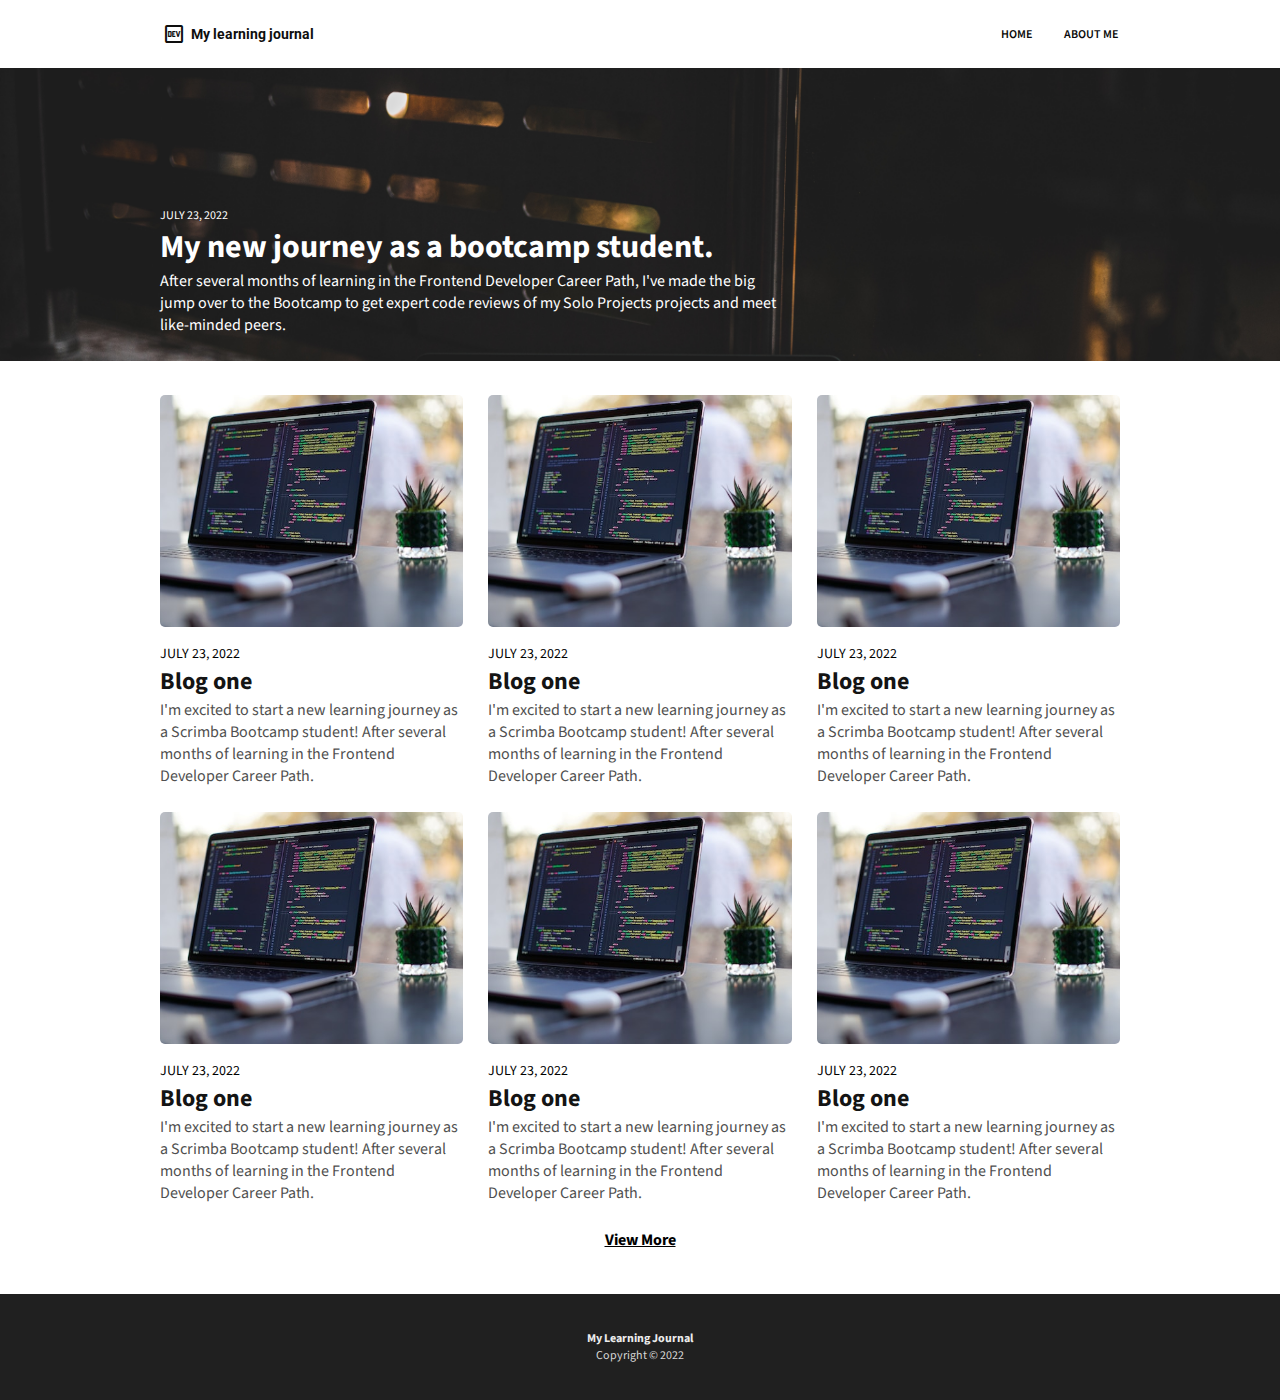
==== index.html @ d64bdee1 "Added HTML structure and CSS styles." ====
<!DOCTYPE html>
<html lang="en">
  <head>
    <meta charset="UTF-8" />
    <meta name="viewport" content="width=device-width, initial-scale=1.0" />
    <link rel="preconnect" href="https://fonts.googleapis.com" />
    <link rel="preconnect" href="https://fonts.gstatic.com" crossorigin />
    <link
      href="https://fonts.googleapis.com/css2?family=Roboto:wght@700&family=Source+Sans+3:wght@400;600;700&display=swap"
      rel="stylesheet"
    />
    <link
      rel="stylesheet"
      href="https://fonts.googleapis.com/css2?family=Material+Symbols+Outlined:opsz,wght,FILL,GRAD@48,400,0,0"
    />
    <link rel="stylesheet" href="index.css" />
    <title>Learning Journal</title>
  </head>
  <body>
    <header>
      <div class="container">
        <div class="header-container">
          <div class="logo">
            <span class="logo-icon material-symbols-outlined"> logo_dev </span>
            <span class="logo-title"> My learning journal </span>
          </div>
          <nav>
            <ul class="nav">
              <li class="nav-link">Home</li>
              <li class="nav-link">About me</li>
            </ul>
          </nav>
        </div>
      </div>
    </header>
    <main>
      <article class="recent-post">
        <div class="container">
          <section class="recent-post-details">
            <time class="recent-post-date" datetime="2022-07-23">
              July 23, 2022
            </time>
            <h1 class="recent-post-title">
              My new journey as a bootcamp student.
            </h1>
            <p class="recent-post-description">
              After several months of learning in the Frontend Developer Career
              Path, I've made the big jump over to the Bootcamp to get expert
              code reviews of my Solo Projects projects and meet like-minded
              peers.
            </p>
          </section>
        </div>
      </article>
      <div class="container">
        <section class="posts-container">
          <article>
            <img
              class="post-card-image"
              src="./images/james-harrison-vpOeXr5wmR4-unsplash.jpg"
              alt=""
            />
            <time class="post-card-date" datetime="2022-07-23">
              July 23, 2022
            </time>
            <h2 class="post-card-title">Blog one</h2>
            <p class="post-card-description">
              I'm excited to start a new learning journey as a Scrimba Bootcamp
              student! After several months of learning in the Frontend
              Developer Career Path.
            </p>
          </article>
          <article>
            <img
              class="post-card-image"
              src="./images/james-harrison-vpOeXr5wmR4-unsplash.jpg"
              alt=""
            />
            <time class="post-card-date" datetime="2022-07-23">
              July 23, 2022
            </time>
            <h2 class="post-card-title">Blog one</h2>
            <p class="post-card-description">
              I'm excited to start a new learning journey as a Scrimba Bootcamp
              student! After several months of learning in the Frontend
              Developer Career Path.
            </p>
          </article>
          <article>
            <img
              class="post-card-image"
              src="./images/james-harrison-vpOeXr5wmR4-unsplash.jpg"
              alt=""
            />
            <time class="post-card-date" datetime="2022-07-23">
              July 23, 2022
            </time>
            <h2 class="post-card-title">Blog one</h2>
            <p class="post-card-description">
              I'm excited to start a new learning journey as a Scrimba Bootcamp
              student! After several months of learning in the Frontend
              Developer Career Path.
            </p>
          </article>
          <article>
            <img
              class="post-card-image"
              src="./images/james-harrison-vpOeXr5wmR4-unsplash.jpg"
              alt=""
            />
            <time class="post-card-date" datetime="2022-07-23">
              July 23, 2022
            </time>
            <h2 class="post-card-title">Blog one</h2>
            <p class="post-card-description">
              I'm excited to start a new learning journey as a Scrimba Bootcamp
              student! After several months of learning in the Frontend
              Developer Career Path.
            </p>
          </article>
          <article>
            <img
              class="post-card-image"
              src="./images/james-harrison-vpOeXr5wmR4-unsplash.jpg"
              alt=""
            />
            <time class="post-card-date" datetime="2022-07-23">
              July 23, 2022
            </time>
            <h2 class="post-card-title">Blog one</h2>
            <p class="post-card-description">
              I'm excited to start a new learning journey as a Scrimba Bootcamp
              student! After several months of learning in the Frontend
              Developer Career Path.
            </p>
          </article>
          <article>
            <img
              class="post-card-image"
              src="./images/james-harrison-vpOeXr5wmR4-unsplash.jpg"
              alt=""
            />
            <time class="post-card-date" datetime="2022-07-23">
              July 23, 2022
            </time>
            <h2 class="post-card-title">Blog one</h2>
            <p class="post-card-description">
              I'm excited to start a new learning journey as a Scrimba Bootcamp
              student! After several months of learning in the Frontend
              Developer Career Path.
            </p>
          </article>
          <a class="btn" href="">View More</a>
        </section>
      </div>
    </main>
    <footer class="footer">
      <p class="footer-text">My Learning Journal</p>
      <p class="footer-copyright">Copyright &copy; 2022</p>
    </footer>
  </body>
</html>
---- index.css ----
:root {
  --clr-primary-100: #ffffff;
  --clr-primary-150: #ececec;
  --clr-primary-200: #d7d7d7;
  --clr-secondary-400: #505050;
  --clr-secondary-700: #202020;
  --clr-secondary-750: #141414;
  --clr-secondary-800: #0e0e0e;
  --clr-secondary-850: #090909;
  --clr-secondary-900: #000000;

  --ff-base: "Source Sans 3", sans-serif;
  --ff-accent: "Roboto", sans-serif;

  --fw-regular: 400;
  --fw-semi-bold: 600;
  --fw-bold: 700;

  --fs-200: 0.75rem; /* 12px */
  --fs-300: 0.875rem; /* 14px */
  --fs-400: 1rem; /* 16px */
  --fs-500: 1.25rem; /* 20px */
  --fs-600: 1.5rem; /* 24px */
  --fs-700: 2rem; /* 32px */
  --fs-900: 2.5rem; /* 40px */
}

*,
*::before,
*::after {
  box-sizing: border-box;
}

* {
  margin: 0;
  padding: 0;
  font: inherit;
}

html {
  color-scheme: dark light;
}

body {
  min-height: 100vh;
}

img,
picture,
svg,
video {
  display: block;
  width: 100%;
}

body {
  color: var(--clr-primary-100);
  font-family: var(--ff-base);
  font-weight: var(--fw-regular);
  font-size: var(--fs-400);
}

/* Typography */

.nav-link,
.recent-post-date,
.footer {
  font-size: var(--fs-200);
}

.logo-title,
.post-card-date {
  font-size: var(--fs-300);
}

.nav-link,
.recent-post-date,
.post-card-date {
  text-transform: uppercase;
}

.logo-title,
.recent-post-title,
.post-card-title,
.btn,
.footer-text {
  font-weight: var(--fw-bold);
}

.logo {
  color: var(--clr-secondary-800);
}

.post-card-date,
.btn {
  color: var(--clr-secondary-900);
}

.logo-title {
  font-family: var(--ff-accent);
}

.nav-link {
  color: var(--clr-secondary-850);
  font-weight: var(--fw-semi-bold);
}

.recent-post-title {
  font-size: var(--fs-700);
}

.post-card-title {
  color: var(--clr-secondary-750);
  font-size: var(--fs-600);
}

.post-card-description {
  color: var(--clr-secondary-400);
}

.footer-text {
  color: var(--clr-primary-150);
}

.footer-copyright {
  color: var(--clr-primary-200);
}

/*  */

.container {
  max-width: 1000px;
  margin: 0 auto;
}

/*  */

.header-container {
  display: flex;
  justify-content: space-between;
  align-items: center;
  padding: 1.375em;
}

.logo {
  display: flex;
  align-items: center;
  gap: 0.31em;
}

.nav {
  display: flex;
  gap: 2em;
  list-style: none;
}

/* recent post */

.recent-post {
  background-image: url("./images/blake-connally-B3l0g6HLxr8-unsplash.jpg");
  background-size: cover;
}

.recent-post-details {
  min-height: 293px;
  padding: 25px 20px;

  display: grid;
  align-items: flex-end;
  align-content: flex-end;

  max-width: 84ch;
}

/*  */

.posts-container {
  padding: 34px 20px 43px 20px;
  display: grid;
  grid-template-columns: repeat(auto-fit, minmax(300px, 1fr));
  gap: 25px;
}

.post-card-image {
  border-radius: 5px;
  margin-bottom: 15px;
  min-height: 232px;
  object-fit: cover;
}

/* btn */

.btn {
  text-align: center;
  grid-column: 1 / -1;
}

/* footer */

.footer {
  text-align: center;
  background: var(--clr-secondary-700);
  padding: 36px;
}
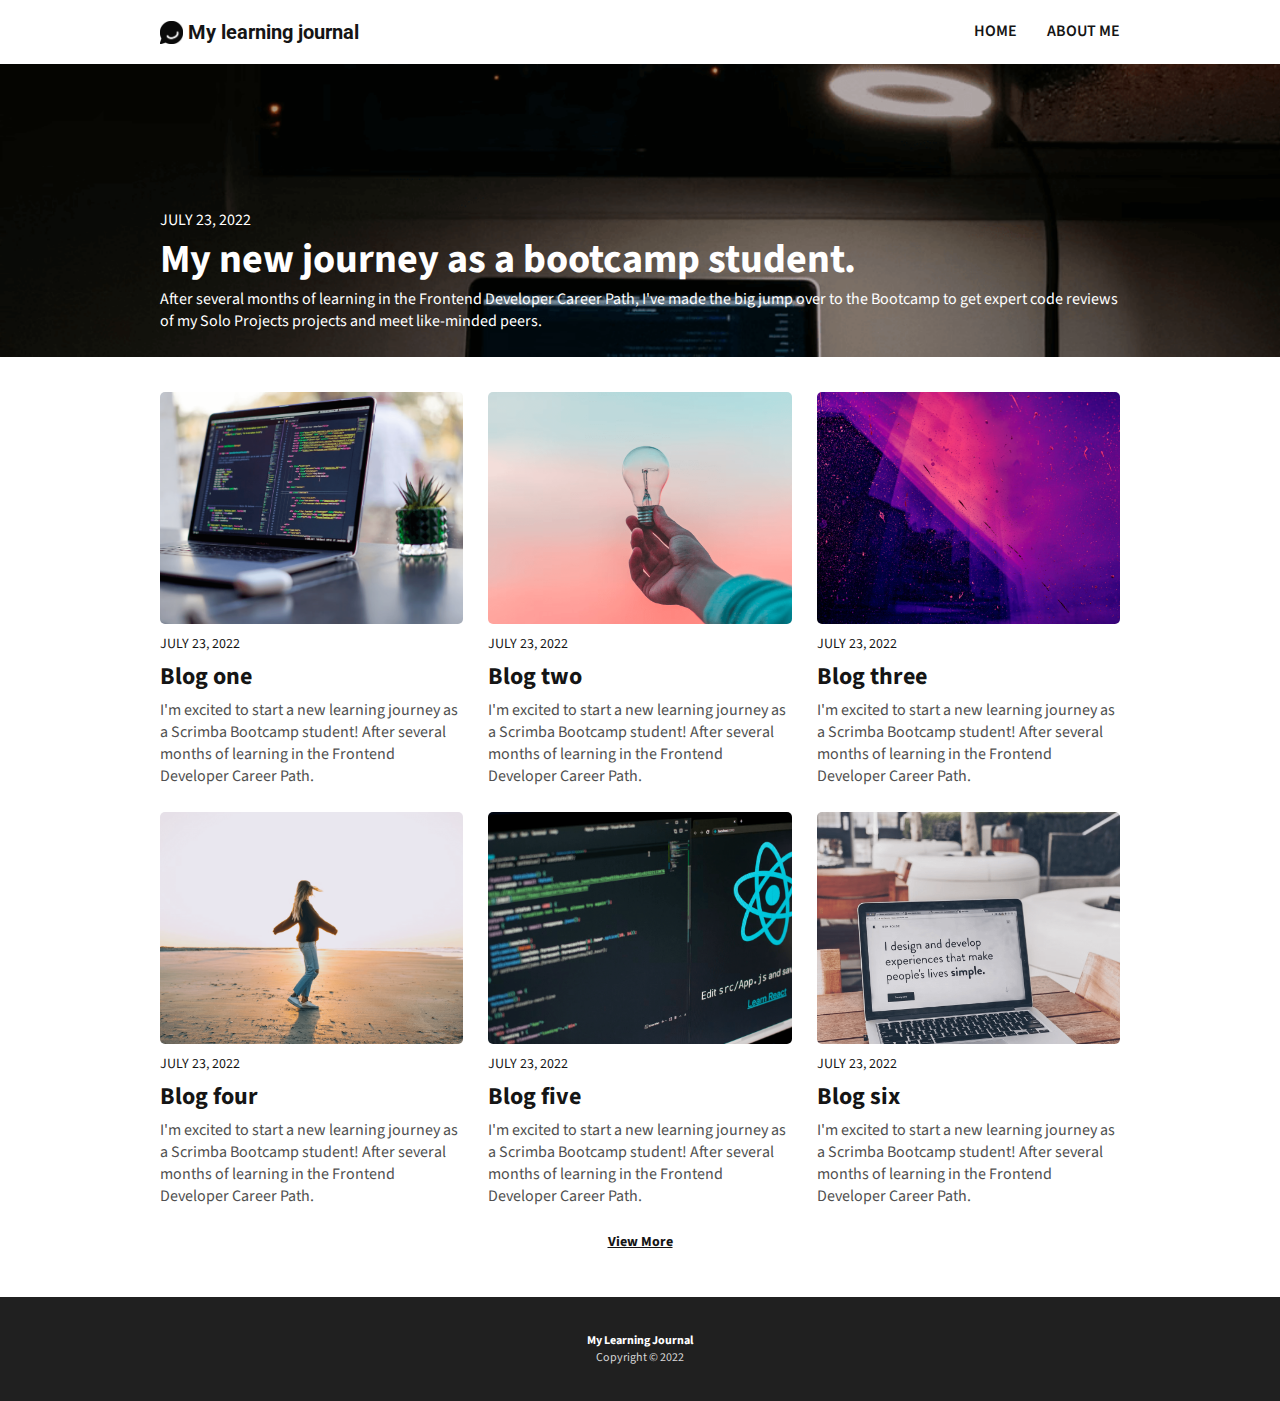
==== commit b7cbea48: "Refactored HTML, added CSS styles and added post images." ====
--- a/index.html
+++ b/index.html
@@ -9,154 +9,130 @@
       href="https://fonts.googleapis.com/css2?family=Roboto:wght@700&family=Source+Sans+3:wght@400;600;700&display=swap"
       rel="stylesheet"
     />
-    <link
-      rel="stylesheet"
-      href="https://fonts.googleapis.com/css2?family=Material+Symbols+Outlined:opsz,wght,FILL,GRAD@48,400,0,0"
-    />
     <link rel="stylesheet" href="index.css" />
     <title>Learning Journal</title>
   </head>
   <body>
     <header>
-      <div class="container">
-        <div class="header-container">
-          <div class="logo">
-            <span class="logo-icon material-symbols-outlined"> logo_dev </span>
-            <span class="logo-title"> My learning journal </span>
-          </div>
-          <nav>
-            <ul class="nav">
-              <li class="nav-link">Home</li>
-              <li class="nav-link">About me</li>
-            </ul>
-          </nav>
+      <div class="header-container container">
+        <div class="logo">
+          <img class="logo-image" src="images/logo.png" alt="" />
+          <span class="ff-accent fw-bold fs-logo"> My learning journal </span>
         </div>
+        <nav>
+          <ul class="main-nav | fw-semi-bold fs-200 text-uppercase">
+            <li><a class="nav-link" href="#">Home</a></li>
+            <li><a class="nav-link" href="pages/about.html">About me</a></li>
+          </ul>
+        </nav>
       </div>
     </header>
     <main>
-      <article class="recent-post">
-        <div class="container">
-          <section class="recent-post-details">
-            <time class="recent-post-date" datetime="2022-07-23">
-              July 23, 2022
-            </time>
-            <h1 class="recent-post-title">
+      <article class="hero">
+        <section class="hero-details container | fc-100">
+          <time class="fs-200 text-uppercase" datetime="2022-07-23">
+            July 23, 2022
+          </time>
+          <a class="hero-title" href="pages/post.html">
+            <h1 class="fw-bold fs-700">
               My new journey as a bootcamp student.
             </h1>
-            <p class="recent-post-description">
-              After several months of learning in the Frontend Developer Career
-              Path, I've made the big jump over to the Bootcamp to get expert
-              code reviews of my Solo Projects projects and meet like-minded
-              peers.
-            </p>
-          </section>
-        </div>
+          </a>
+          <p class="hero-description">
+            After several months of learning in the Frontend Developer Career
+            Path, I've made the big jump over to the Bootcamp to get expert code
+            reviews of my Solo Projects projects and meet like-minded peers.
+          </p>
+        </section>
       </article>
-      <div class="container">
-        <section class="posts-container">
-          <article>
-            <img
-              class="post-card-image"
-              src="./images/james-harrison-vpOeXr5wmR4-unsplash.jpg"
-              alt=""
-            />
-            <time class="post-card-date" datetime="2022-07-23">
-              July 23, 2022
-            </time>
-            <h2 class="post-card-title">Blog one</h2>
-            <p class="post-card-description">
-              I'm excited to start a new learning journey as a Scrimba Bootcamp
-              student! After several months of learning in the Frontend
-              Developer Career Path.
-            </p>
-          </article>
-          <article>
-            <img
-              class="post-card-image"
-              src="./images/james-harrison-vpOeXr5wmR4-unsplash.jpg"
-              alt=""
-            />
-            <time class="post-card-date" datetime="2022-07-23">
-              July 23, 2022
-            </time>
-            <h2 class="post-card-title">Blog one</h2>
-            <p class="post-card-description">
-              I'm excited to start a new learning journey as a Scrimba Bootcamp
-              student! After several months of learning in the Frontend
-              Developer Career Path.
-            </p>
-          </article>
-          <article>
-            <img
-              class="post-card-image"
-              src="./images/james-harrison-vpOeXr5wmR4-unsplash.jpg"
-              alt=""
-            />
-            <time class="post-card-date" datetime="2022-07-23">
-              July 23, 2022
-            </time>
-            <h2 class="post-card-title">Blog one</h2>
-            <p class="post-card-description">
-              I'm excited to start a new learning journey as a Scrimba Bootcamp
-              student! After several months of learning in the Frontend
-              Developer Career Path.
-            </p>
-          </article>
-          <article>
-            <img
-              class="post-card-image"
-              src="./images/james-harrison-vpOeXr5wmR4-unsplash.jpg"
-              alt=""
-            />
-            <time class="post-card-date" datetime="2022-07-23">
-              July 23, 2022
-            </time>
-            <h2 class="post-card-title">Blog one</h2>
-            <p class="post-card-description">
-              I'm excited to start a new learning journey as a Scrimba Bootcamp
-              student! After several months of learning in the Frontend
-              Developer Career Path.
-            </p>
-          </article>
-          <article>
-            <img
-              class="post-card-image"
-              src="./images/james-harrison-vpOeXr5wmR4-unsplash.jpg"
-              alt=""
-            />
-            <time class="post-card-date" datetime="2022-07-23">
-              July 23, 2022
-            </time>
-            <h2 class="post-card-title">Blog one</h2>
-            <p class="post-card-description">
-              I'm excited to start a new learning journey as a Scrimba Bootcamp
-              student! After several months of learning in the Frontend
-              Developer Career Path.
-            </p>
-          </article>
-          <article>
-            <img
-              class="post-card-image"
-              src="./images/james-harrison-vpOeXr5wmR4-unsplash.jpg"
-              alt=""
-            />
-            <time class="post-card-date" datetime="2022-07-23">
-              July 23, 2022
-            </time>
-            <h2 class="post-card-title">Blog one</h2>
-            <p class="post-card-description">
-              I'm excited to start a new learning journey as a Scrimba Bootcamp
-              student! After several months of learning in the Frontend
-              Developer Career Path.
-            </p>
-          </article>
-          <a class="btn" href="">View More</a>
-        </section>
-      </div>
+      <section class="posts container">
+        <article class="card">
+          <img class="card-image" src="images/post-image-2.png" alt="" />
+
+          <time class="fs-300 text-uppercase" datetime="2022-07-23">
+            July 23, 2022
+          </time>
+          <h2 class="fw-bold fs-600">Blog one</h2>
+          <p class="fc-400">
+            I'm excited to start a new learning journey as a Scrimba Bootcamp
+            student! After several months of learning in the Frontend Developer
+            Career Path.
+          </p>
+        </article>
+        <article class="card">
+          <img class="card-image" src="images/post-image-3.png" alt="" />
+          <time class="fs-300 text-uppercase" datetime="2022-07-23">
+            July 23, 2022
+          </time>
+          <h2 class="fw-bold fs-600">Blog two</h2>
+          <p class="fc-400">
+            I'm excited to start a new learning journey as a Scrimba Bootcamp
+            student! After several months of learning in the Frontend Developer
+            Career Path.
+          </p>
+        </article>
+        <article class="card">
+          <img class="card-image" src="images/post-image-4.png" alt="" />
+          <time class="fs-300 text-uppercase" datetime="2022-07-23">
+            July 23, 2022
+          </time>
+          <h2 class="fw-bold fs-600">Blog three</h2>
+          <p class="fc-400">
+            I'm excited to start a new learning journey as a Scrimba Bootcamp
+            student! After several months of learning in the Frontend Developer
+            Career Path.
+          </p>
+        </article>
+        <article class="card">
+          <img class="card-image" src="images/post-image-5.png" alt="" />
+          <time class="fs-300 text-uppercase" datetime="2022-07-23">
+            July 23, 2022
+          </time>
+          <h2 class="fw-bold fs-600">Blog four</h2>
+          <p class="fc-400">
+            I'm excited to start a new learning journey as a Scrimba Bootcamp
+            student! After several months of learning in the Frontend Developer
+            Career Path.
+          </p>
+        </article>
+        <article class="card">
+          <img class="card-image" src="images/post-image-6.png" alt="" />
+          <time class="fs-300 text-uppercase" datetime="2022-07-23">
+            July 23, 2022
+          </time>
+          <h2 class="fw-bold fs-600">Blog five</h2>
+          <p class="fc-400">
+            I'm excited to start a new learning journey as a Scrimba Bootcamp
+            student! After several months of learning in the Frontend Developer
+            Career Path.
+          </p>
+        </article>
+        <article class="card">
+          <img class="card-image" src="images/post-image-7.png" alt="" />
+          <time class="fs-300 text-uppercase" datetime="2022-07-23">
+            July 23, 2022
+          </time>
+          <h2 class="fw-bold fs-600">Blog six</h2>
+          <p class="fc-400">
+            I'm excited to start a new learning journey as a Scrimba Bootcamp
+            student! After several months of learning in the Frontend Developer
+            Career Path.
+          </p>
+        </article>
+        <a class="posts-btn fw-bold fs-btn" href="">View More</a>
+      </section>
     </main>
-    <footer class="footer">
-      <p class="footer-text">My Learning Journal</p>
-      <p class="footer-copyright">Copyright &copy; 2022</p>
+    <footer class="bg-600">
+      <section class="main-footer container | fs-footer">
+        <p class="fw-bold fc-100">My Learning Journal</p>
+        <p class="fc-200">Copyright &copy; 2022</p>
+      </section>
     </footer>
   </body>
 </html>
+
+<!--
+    font-weight:
+          bold - article-title, article-h, recent-posts
+
+-->
--- a/index.css
+++ b/index.css
@@ -1,14 +1,6 @@
+/* CSS Variables */
+
 :root {
-  --clr-primary-100: #ffffff;
-  --clr-primary-150: #ececec;
-  --clr-primary-200: #d7d7d7;
-  --clr-secondary-400: #505050;
-  --clr-secondary-700: #202020;
-  --clr-secondary-750: #141414;
-  --clr-secondary-800: #0e0e0e;
-  --clr-secondary-850: #090909;
-  --clr-secondary-900: #000000;
-
   --ff-base: "Source Sans 3", sans-serif;
   --ff-accent: "Roboto", sans-serif;
 
@@ -19,11 +11,24 @@
   --fs-200: 0.75rem; /* 12px */
   --fs-300: 0.875rem; /* 14px */
   --fs-400: 1rem; /* 16px */
+  --fs-450: 1.125rem; /* 18px */
   --fs-500: 1.25rem; /* 20px */
   --fs-600: 1.5rem; /* 24px */
   --fs-700: 2rem; /* 32px */
+  --fs-750: 2.125rem; /* 34px */
+  --fs-800: 2.25rem; /* 36px */
   --fs-900: 2.5rem; /* 40px */
-}
+
+  --clr-primary-400: #505050;
+  --clr-primary-600: #202020;
+  --clr-primary-700: #151515;
+  --clr-secondary-100: #ffffff;
+  --clr-secondary-200: #d7d7d7;
+
+  /* 000000 31% */
+}
+
+/* CSS Reset */
 
 *,
 *::before,
@@ -53,152 +58,276 @@
   width: 100%;
 }
 
+/* Typography */
+
 body {
-  color: var(--clr-primary-100);
   font-family: var(--ff-base);
   font-weight: var(--fw-regular);
   font-size: var(--fs-400);
-}
-
-/* Typography */
-
-.nav-link,
-.recent-post-date,
-.footer {
+  color: var(--clr-primary-700);
+}
+
+.ff-accent {
+  font-family: var(--ff-accent);
+}
+
+.fw-semi-bold {
+  font-weight: var(--fw-semi-bold);
+}
+
+.fw-bold {
+  font-weight: var(--fw-bold);
+}
+
+.text-uppercase {
+  text-transform: uppercase;
+}
+
+.fc-100 {
+  color: var(--clr-secondary-100);
+}
+
+.fc-200 {
+  color: var(--clr-secondary-200);
+}
+
+.fc-400 {
+  color: var(--clr-primary-400);
+}
+
+.fs-200 {
   font-size: var(--fs-200);
 }
 
-.logo-title,
-.post-card-date {
+.fs-footer {
+  font-size: var(--fs-200);
+}
+
+.fs-300 {
   font-size: var(--fs-300);
 }
 
-.nav-link,
-.recent-post-date,
-.post-card-date {
-  text-transform: uppercase;
-}
-
-.logo-title,
-.recent-post-title,
-.post-card-title,
-.btn,
-.footer-text {
-  font-weight: var(--fw-bold);
-}
-
-.logo {
-  color: var(--clr-secondary-800);
-}
-
-.post-card-date,
-.btn {
-  color: var(--clr-secondary-900);
-}
-
-.logo-title {
-  font-family: var(--ff-accent);
-}
-
-.nav-link {
-  color: var(--clr-secondary-850);
-  font-weight: var(--fw-semi-bold);
-}
-
-.recent-post-title {
+.fs-logo {
+  font-size: var(--fs-300);
+}
+
+.fs-400 {
+  font-size: var(--fs-400);
+}
+
+.fs-article-p {
+  font-size: var(--fs-400);
+}
+
+.fs-about-h {
+  font-size: var(--fs-400);
+}
+
+.fs-btn {
+  font-size: var(--fs-400);
+}
+
+.fs-600 {
+  font-size: var(--fs-600);
+}
+
+.fs-700 {
   font-size: var(--fs-700);
 }
 
-.post-card-title {
-  color: var(--clr-secondary-750);
-  font-size: var(--fs-600);
-}
-
-.post-card-description {
-  color: var(--clr-secondary-400);
-}
-
-.footer-text {
-  color: var(--clr-primary-150);
-}
-
-.footer-copyright {
-  color: var(--clr-primary-200);
-}
-
-/*  */
+.fs-article-title {
+  font-size: var(--fs-700);
+}
+
+.fs-750 {
+  font-size: var(--fs-750);
+}
+
+.bg-600 {
+  background-color: var(--clr-primary-600);
+}
+
+@media (min-width: 600px) {
+  .fs-200 {
+    font-size: var(--fs-400);
+  }
+
+  .fs-footer {
+    font-size: var(--fs-200);
+  }
+
+  .fs-300 {
+    font-size: var(--fs-300);
+  }
+
+  .fs-logo {
+    font-size: var(--fs-500);
+  }
+
+  .fs-400 {
+    font-size: var(--fs-600);
+  }
+
+  .fs-article-p {
+    font-size: var(--fs-450);
+  }
+
+  .fs-about-h {
+    font-size: var(--fs-500);
+  }
+
+  .fs-btn {
+    font-size: var(--fs-300);
+  }
+
+  .fs-700 {
+    font-size: var(--fs-900);
+  }
+
+  .fs-article-title {
+    font-size: var(--fs-800);
+  }
+
+  .fs-750 {
+    font-size: var(--fs-800);
+  }
+}
+
+/* Styles */
+
+.sda {
+  background: var(--clr-primary-600);
+}
 
 .container {
   max-width: 1000px;
   margin: 0 auto;
 }
 
-/*  */
+.nav-link,
+.hero-title {
+  text-decoration: none;
+  color: inherit;
+}
 
 .header-container {
   display: flex;
   justify-content: space-between;
-  align-items: center;
-  padding: 1.375em;
+  padding: 20px;
 }
 
 .logo {
   display: flex;
   align-items: center;
-  gap: 0.31em;
-}
-
-.nav {
+  gap: 5px;
+}
+
+.logo-image {
+  width: 23px;
+  aspect-ratio: 1;
+}
+
+.main-nav {
+  list-style: none;
+
   display: flex;
-  gap: 2em;
-  list-style: none;
-}
-
-/* recent post */
-
-.recent-post {
-  background-image: url("./images/blake-connally-B3l0g6HLxr8-unsplash.jpg");
+  gap: 30px;
+}
+
+.hero {
+  background-image: url("images/post-image-1.png");
+  background-repeat: no-repeat;
   background-size: cover;
-}
-
-.recent-post-details {
+  background-position: center;
+
   min-height: 293px;
+
+  display: flex;
+  align-items: end;
+}
+
+.hero-details {
   padding: 25px 20px;
+}
+
+.hero-description {
+}
+
+.posts {
+  padding: 35px 20px 45px 20px;
 
   display: grid;
-  align-items: flex-end;
-  align-content: flex-end;
-
-  max-width: 84ch;
-}
-
-/*  */
-
-.posts-container {
-  padding: 34px 20px 43px 20px;
+  grid-template-columns: repeat(auto-fill, minmax(250px, 1fr));
+  gap: 40px;
+}
+
+.card-image {
+  height: 232px;
+  object-fit: cover;
+  border-radius: 5px;
+  margin-bottom: 5px;
+}
+
+.card {
   display: grid;
-  grid-template-columns: repeat(auto-fit, minmax(300px, 1fr));
-  gap: 25px;
-}
-
-.post-card-image {
-  border-radius: 5px;
-  margin-bottom: 15px;
-  min-height: 232px;
-  object-fit: cover;
-}
-
-/* btn */
-
-.btn {
+  gap: 5px;
+}
+
+.posts-btn {
+  grid-column: 1 / -1;
   text-align: center;
-  grid-column: 1 / -1;
-}
-
-/* footer */
-
-.footer {
+  color: inherit;
+}
+
+.main-footer {
   text-align: center;
-  background: var(--clr-secondary-700);
-  padding: 36px;
-}
+  padding: 35px;
+}
+
+/* about page */
+
+.about {
+  padding: 25px 20px 20px 20px;
+}
+
+.about-title {
+  margin: 25px 0px 15px 0px;
+}
+
+.user-avatar {
+  max-width: 182px;
+  aspect-ratio: 1;
+}
+
+.posts-label {
+  text-align: center;
+  margin-top: 50px;
+}
+
+@media (min-width: 600px) {
+  .posts {
+    gap: 25px;
+  }
+
+  .about {
+    display: flex;
+    align-items: center;
+    gap: 30px;
+  }
+}
+
+.section-container {
+  max-width: 844px;
+  margin: 0 auto;
+}
+
+.post-section {
+  display: grid;
+  gap: 20px;
+  margin-bottom: 20px;
+  padding-inline: 20px;
+}
+
+.post-image {
+  margin: 20px 0px;
+}
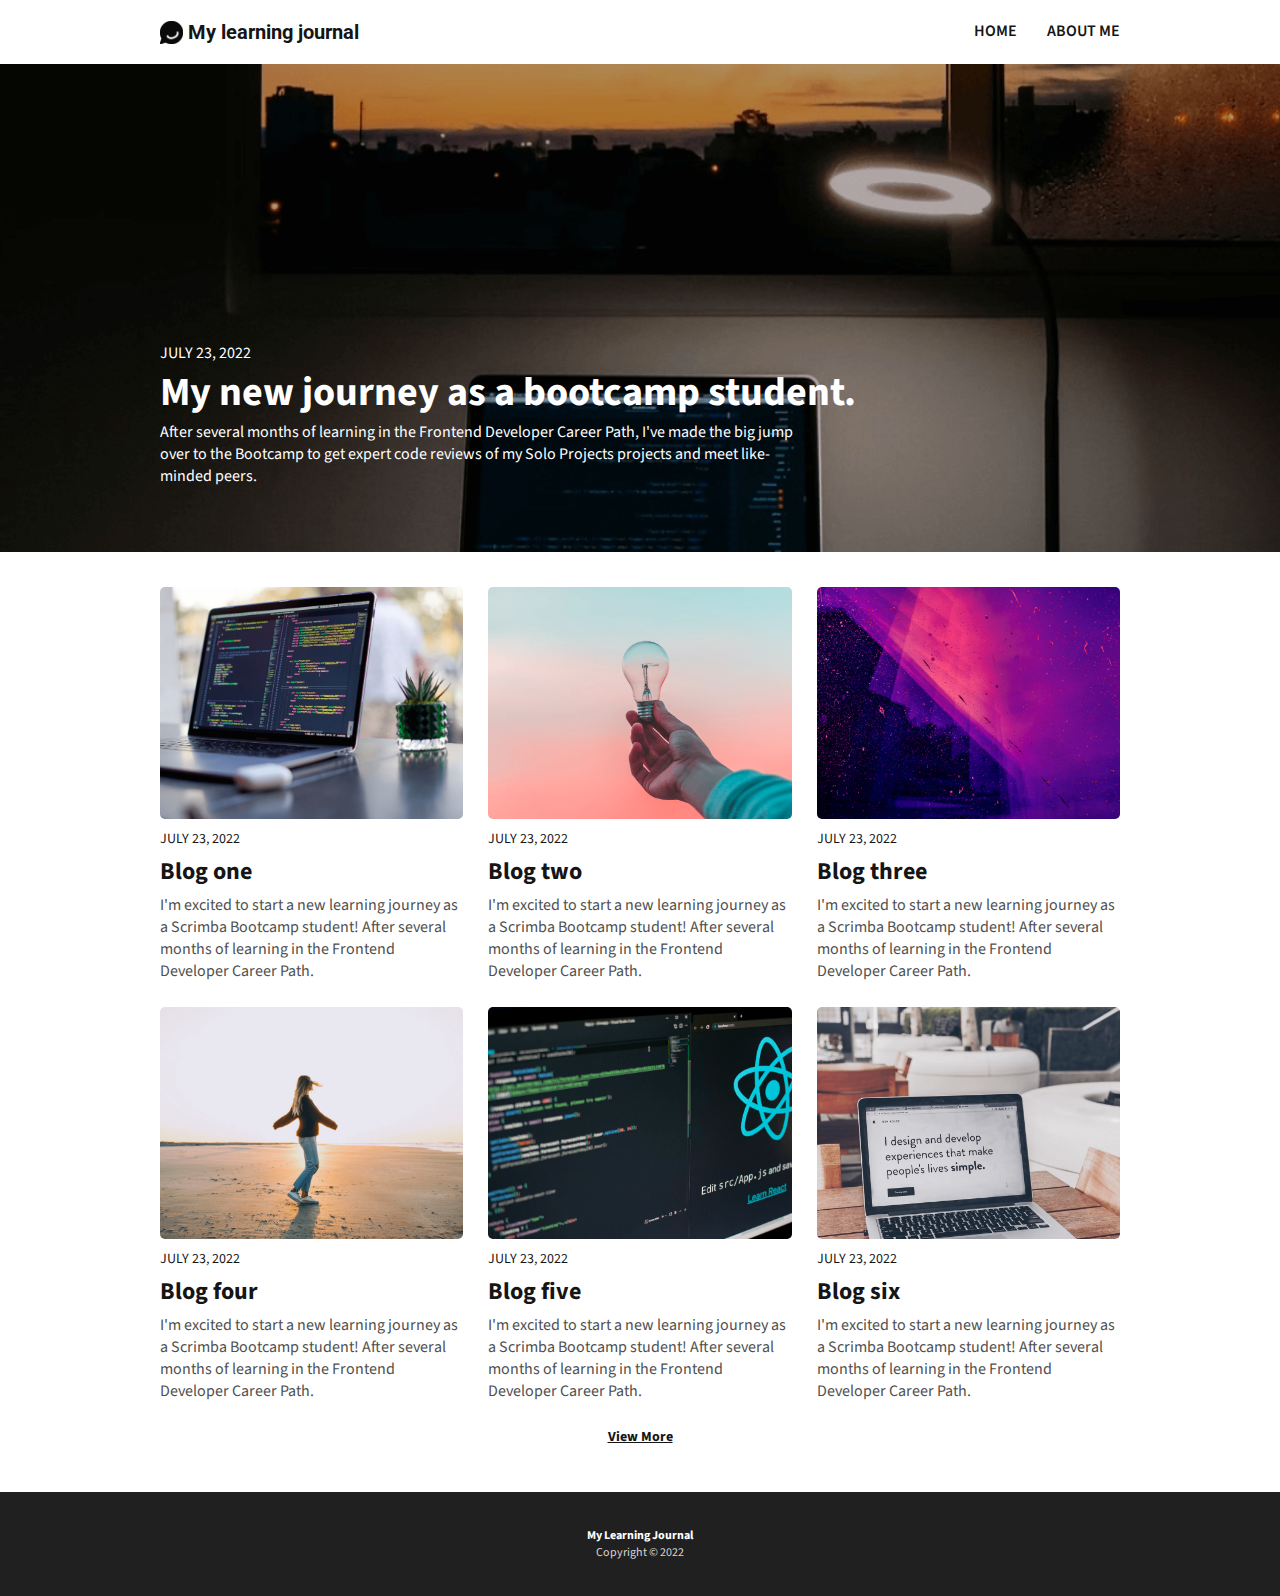
==== commit a2d2ed29: "Changed some CSS styles" ====
--- a/index.html
+++ b/index.html
@@ -14,7 +14,7 @@
   </head>
   <body>
     <header>
-      <div class="header-container container">
+      <div class="container header-container">
         <div class="logo">
           <img class="logo-image" src="images/logo.png" alt="" />
           <span class="ff-accent fw-bold fs-logo"> My learning journal </span>
@@ -29,97 +29,104 @@
     </header>
     <main>
       <article class="hero">
-        <section class="hero-details container | fc-100">
-          <time class="fs-200 text-uppercase" datetime="2022-07-23">
-            July 23, 2022
-          </time>
-          <a class="hero-title" href="pages/post.html">
-            <h1 class="fw-bold fs-700">
-              My new journey as a bootcamp student.
-            </h1>
-          </a>
-          <p class="hero-description">
-            After several months of learning in the Frontend Developer Career
-            Path, I've made the big jump over to the Bootcamp to get expert code
-            reviews of my Solo Projects projects and meet like-minded peers.
-          </p>
-        </section>
+        <div class="container">
+          <section class="hero-details | fc-100">
+            <time class="fs-200 text-uppercase" datetime="2022-07-23">
+              July 23, 2022
+            </time>
+            <a class="hero-title" href="pages/post.html">
+              <h1 class="fw-bold fs-700">
+                My new journey as a bootcamp student.
+              </h1>
+            </a>
+            <p class="hero-description">
+              After several months of learning in the Frontend Developer Career
+              Path, I've made the big jump over to the Bootcamp to get expert
+              code reviews of my Solo Projects projects and meet like-minded
+              peers.
+            </p>
+          </section>
+        </div>
       </article>
-      <section class="posts container">
-        <article class="card">
-          <img class="card-image" src="images/post-image-2.png" alt="" />
+      <section>
+        <div class="container">
+          <section class="posts">
+            <article class="card">
+              <img class="card-image" src="images/post-image-2.png" alt="" />
 
-          <time class="fs-300 text-uppercase" datetime="2022-07-23">
-            July 23, 2022
-          </time>
-          <h2 class="fw-bold fs-600">Blog one</h2>
-          <p class="fc-400">
-            I'm excited to start a new learning journey as a Scrimba Bootcamp
-            student! After several months of learning in the Frontend Developer
-            Career Path.
-          </p>
-        </article>
-        <article class="card">
-          <img class="card-image" src="images/post-image-3.png" alt="" />
-          <time class="fs-300 text-uppercase" datetime="2022-07-23">
-            July 23, 2022
-          </time>
-          <h2 class="fw-bold fs-600">Blog two</h2>
-          <p class="fc-400">
-            I'm excited to start a new learning journey as a Scrimba Bootcamp
-            student! After several months of learning in the Frontend Developer
-            Career Path.
-          </p>
-        </article>
-        <article class="card">
-          <img class="card-image" src="images/post-image-4.png" alt="" />
-          <time class="fs-300 text-uppercase" datetime="2022-07-23">
-            July 23, 2022
-          </time>
-          <h2 class="fw-bold fs-600">Blog three</h2>
-          <p class="fc-400">
-            I'm excited to start a new learning journey as a Scrimba Bootcamp
-            student! After several months of learning in the Frontend Developer
-            Career Path.
-          </p>
-        </article>
-        <article class="card">
-          <img class="card-image" src="images/post-image-5.png" alt="" />
-          <time class="fs-300 text-uppercase" datetime="2022-07-23">
-            July 23, 2022
-          </time>
-          <h2 class="fw-bold fs-600">Blog four</h2>
-          <p class="fc-400">
-            I'm excited to start a new learning journey as a Scrimba Bootcamp
-            student! After several months of learning in the Frontend Developer
-            Career Path.
-          </p>
-        </article>
-        <article class="card">
-          <img class="card-image" src="images/post-image-6.png" alt="" />
-          <time class="fs-300 text-uppercase" datetime="2022-07-23">
-            July 23, 2022
-          </time>
-          <h2 class="fw-bold fs-600">Blog five</h2>
-          <p class="fc-400">
-            I'm excited to start a new learning journey as a Scrimba Bootcamp
-            student! After several months of learning in the Frontend Developer
-            Career Path.
-          </p>
-        </article>
-        <article class="card">
-          <img class="card-image" src="images/post-image-7.png" alt="" />
-          <time class="fs-300 text-uppercase" datetime="2022-07-23">
-            July 23, 2022
-          </time>
-          <h2 class="fw-bold fs-600">Blog six</h2>
-          <p class="fc-400">
-            I'm excited to start a new learning journey as a Scrimba Bootcamp
-            student! After several months of learning in the Frontend Developer
-            Career Path.
-          </p>
-        </article>
-        <a class="posts-btn fw-bold fs-btn" href="">View More</a>
+              <time class="fs-300 text-uppercase" datetime="2022-07-23">
+                July 23, 2022
+              </time>
+              <h2 class="fw-bold fs-600">Blog one</h2>
+              <p class="fc-400">
+                I'm excited to start a new learning journey as a Scrimba
+                Bootcamp student! After several months of learning in the
+                Frontend Developer Career Path.
+              </p>
+            </article>
+            <article class="card">
+              <img class="card-image" src="images/post-image-3.png" alt="" />
+              <time class="fs-300 text-uppercase" datetime="2022-07-23">
+                July 23, 2022
+              </time>
+              <h2 class="fw-bold fs-600">Blog two</h2>
+              <p class="fc-400">
+                I'm excited to start a new learning journey as a Scrimba
+                Bootcamp student! After several months of learning in the
+                Frontend Developer Career Path.
+              </p>
+            </article>
+            <article class="card">
+              <img class="card-image" src="images/post-image-4.png" alt="" />
+              <time class="fs-300 text-uppercase" datetime="2022-07-23">
+                July 23, 2022
+              </time>
+              <h2 class="fw-bold fs-600">Blog three</h2>
+              <p class="fc-400">
+                I'm excited to start a new learning journey as a Scrimba
+                Bootcamp student! After several months of learning in the
+                Frontend Developer Career Path.
+              </p>
+            </article>
+            <article class="card">
+              <img class="card-image" src="images/post-image-5.png" alt="" />
+              <time class="fs-300 text-uppercase" datetime="2022-07-23">
+                July 23, 2022
+              </time>
+              <h2 class="fw-bold fs-600">Blog four</h2>
+              <p class="fc-400">
+                I'm excited to start a new learning journey as a Scrimba
+                Bootcamp student! After several months of learning in the
+                Frontend Developer Career Path.
+              </p>
+            </article>
+            <article class="card">
+              <img class="card-image" src="images/post-image-6.png" alt="" />
+              <time class="fs-300 text-uppercase" datetime="2022-07-23">
+                July 23, 2022
+              </time>
+              <h2 class="fw-bold fs-600">Blog five</h2>
+              <p class="fc-400">
+                I'm excited to start a new learning journey as a Scrimba
+                Bootcamp student! After several months of learning in the
+                Frontend Developer Career Path.
+              </p>
+            </article>
+            <article class="card">
+              <img class="card-image" src="images/post-image-7.png" alt="" />
+              <time class="fs-300 text-uppercase" datetime="2022-07-23">
+                July 23, 2022
+              </time>
+              <h2 class="fw-bold fs-600">Blog six</h2>
+              <p class="fc-400">
+                I'm excited to start a new learning journey as a Scrimba
+                Bootcamp student! After several months of learning in the
+                Frontend Developer Career Path.
+              </p>
+            </article>
+            <a class="posts-btn fw-bold fs-btn" href="">View More</a>
+          </section>
+        </div>
       </section>
     </main>
     <footer class="bg-600">
--- a/index.css
+++ b/index.css
@@ -195,26 +195,20 @@
 
 /* Styles */
 
-.sda {
-  background: var(--clr-primary-600);
-}
-
 .container {
   max-width: 1000px;
   margin: 0 auto;
 }
 
-.nav-link,
-.hero-title {
-  text-decoration: none;
-  color: inherit;
-}
+/* Header */
 
 .header-container {
   display: flex;
   justify-content: space-between;
-  padding: 20px;
-}
+  padding: 1.25rem;
+}
+
+/* Logo */
 
 .logo {
   display: flex;
@@ -223,9 +217,11 @@
 }
 
 .logo-image {
-  width: 23px;
+  max-width: 23px;
   aspect-ratio: 1;
 }
+
+/* Navigation */
 
 .main-nav {
   list-style: none;
@@ -233,6 +229,13 @@
   display: flex;
   gap: 30px;
 }
+
+.nav-link {
+  text-decoration: none;
+  color: inherit;
+}
+
+/* Hero */
 
 .hero {
   background-image: url("images/post-image-1.png");
@@ -247,11 +250,35 @@
 }
 
 .hero-details {
+  display: grid;
+  grid-template-columns: repeat(3, 1fr);
   padding: 25px 20px;
 }
 
+.hero-title {
+  grid-column: 1 / -1;
+  text-decoration: none;
+  color: inherit;
+}
+
 .hero-description {
-}
+  grid-column: 1 / -1;
+}
+
+@media (min-width: 600px) {
+  .hero {
+    min-height: 488px;
+    padding-block: 40px;
+  }
+}
+
+@media (min-width: 850px) {
+  .hero-description {
+    grid-column: 1 / 3;
+  }
+}
+
+/* Posts */
 
 .posts {
   padding: 35px 20px 45px 20px;
@@ -259,6 +286,33 @@
   display: grid;
   grid-template-columns: repeat(auto-fill, minmax(250px, 1fr));
   gap: 40px;
+}
+
+.posts-btn,
+.posts-label {
+  grid-column: 1 / -1;
+  text-align: center;
+}
+
+.posts-btn {
+  color: inherit;
+}
+
+.posts-label {
+  margin-top: 50px;
+}
+
+@media (min-width: 600px) {
+  .posts {
+    gap: 25px;
+  }
+}
+
+/* Card */
+
+.card {
+  display: grid;
+  gap: 5px;
 }
 
 .card-image {
@@ -268,16 +322,7 @@
   margin-bottom: 5px;
 }
 
-.card {
-  display: grid;
-  gap: 5px;
-}
-
-.posts-btn {
-  grid-column: 1 / -1;
-  text-align: center;
-  color: inherit;
-}
+/* Footer */
 
 .main-footer {
   text-align: center;
@@ -299,16 +344,7 @@
   aspect-ratio: 1;
 }
 
-.posts-label {
-  text-align: center;
-  margin-top: 50px;
-}
-
 @media (min-width: 600px) {
-  .posts {
-    gap: 25px;
-  }
-
   .about {
     display: flex;
     align-items: center;
@@ -331,3 +367,5 @@
 .post-image {
   margin: 20px 0px;
 }
+
+/* padding na body a nie na posts */
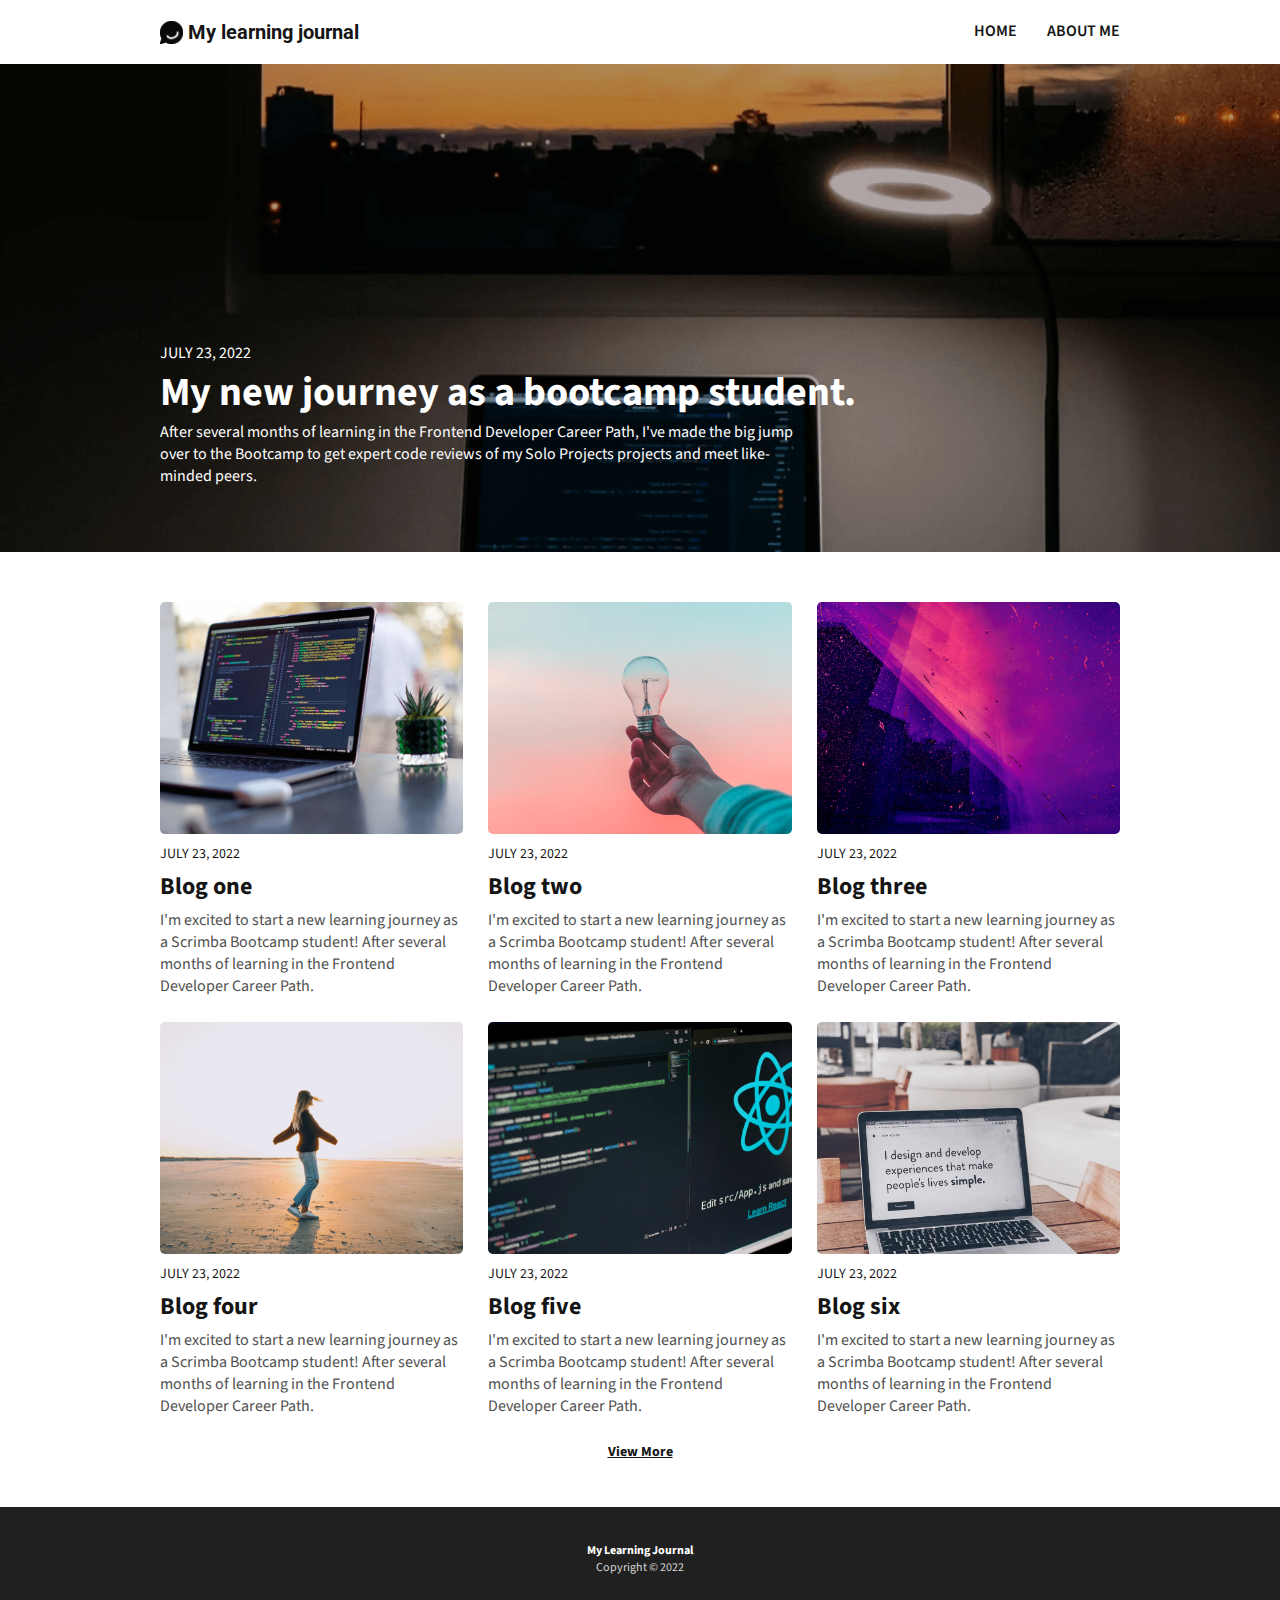
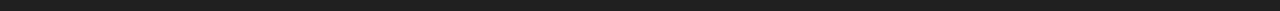
==== commit 9fb9b0e9: "Added hover effect on card and JS code to go to pages.html path." ====
--- a/index.html
+++ b/index.html
@@ -135,6 +135,7 @@
         <p class="fc-200">Copyright &copy; 2022</p>
       </section>
     </footer>
+    <script src="index.js"></script>
   </body>
 </html>
 
--- a/index.css
+++ b/index.css
@@ -12,12 +12,12 @@
   --fs-300: 0.875rem; /* 14px */
   --fs-400: 1rem; /* 16px */
   --fs-450: 1.125rem; /* 18px */
-  --fs-500: 1.25rem; /* 20px */
+  --fs-500: 1.25rem; /* 1.25rem */
   --fs-600: 1.5rem; /* 24px */
   --fs-700: 2rem; /* 32px */
   --fs-750: 2.125rem; /* 34px */
   --fs-800: 2.25rem; /* 36px */
-  --fs-900: 2.5rem; /* 40px */
+  --fs-900: 2.5rem; /* 2.5rem */
 
   --clr-primary-400: #505050;
   --clr-primary-600: #202020;
@@ -147,7 +147,7 @@
   background-color: var(--clr-primary-600);
 }
 
-@media (min-width: 600px) {
+@media (min-width: 37.5em) {
   .fs-200 {
     font-size: var(--fs-400);
   }
@@ -213,7 +213,7 @@
 .logo {
   display: flex;
   align-items: center;
-  gap: 5px;
+  gap: 0.31rem;
 }
 
 .logo-image {
@@ -227,7 +227,7 @@
   list-style: none;
 
   display: flex;
-  gap: 30px;
+  gap: 1.88rem;
 }
 
 .nav-link {
@@ -247,12 +247,13 @@
 
   display: flex;
   align-items: end;
+  margin-bottom: 2.19rem;
 }
 
 .hero-details {
   display: grid;
   grid-template-columns: repeat(3, 1fr);
-  padding: 25px 20px;
+  padding: 1.56rem 1.25rem;
 }
 
 .hero-title {
@@ -265,14 +266,15 @@
   grid-column: 1 / -1;
 }
 
-@media (min-width: 600px) {
+@media (min-width: 37.5em) {
   .hero {
     min-height: 488px;
-    padding-block: 40px;
-  }
-}
-
-@media (min-width: 850px) {
+    padding-block: 2.5rem;
+    margin-bottom: 3.13rem;
+  }
+}
+
+@media (min-width: 53.13em) {
   .hero-description {
     grid-column: 1 / 3;
   }
@@ -281,11 +283,11 @@
 /* Posts */
 
 .posts {
-  padding: 35px 20px 45px 20px;
+  padding: 0rem 1.25rem 2.81rem 1.25rem;
 
   display: grid;
   grid-template-columns: repeat(auto-fill, minmax(250px, 1fr));
-  gap: 40px;
+  gap: 2.5rem;
 }
 
 .posts-btn,
@@ -298,13 +300,9 @@
   color: inherit;
 }
 
-.posts-label {
-  margin-top: 50px;
-}
-
-@media (min-width: 600px) {
+@media (min-width: 37.5em) {
   .posts {
-    gap: 25px;
+    gap: 1.56rem;
   }
 }
 
@@ -312,31 +310,37 @@
 
 .card {
   display: grid;
-  gap: 5px;
+  gap: 0.31rem;
+  transition: all 0.5s ease;
+  cursor: pointer;
+}
+
+.card > * {
+  pointer-events: none;
+}
+
+.card:hover {
+  transform: scale(0.95);
 }
 
 .card-image {
   height: 232px;
   object-fit: cover;
-  border-radius: 5px;
-  margin-bottom: 5px;
+  border-radius: 0.31rem;
+  margin-bottom: 0.31rem;
 }
 
 /* Footer */
 
 .main-footer {
   text-align: center;
-  padding: 35px;
+  padding: 2.19rem;
 }
 
 /* about page */
 
-.about {
-  padding: 25px 20px 20px 20px;
-}
-
-.about-title {
-  margin: 25px 0px 15px 0px;
+.about-me {
+  padding: 1.56rem 1.25rem;
 }
 
 .user-avatar {
@@ -344,28 +348,34 @@
   aspect-ratio: 1;
 }
 
-@media (min-width: 600px) {
-  .about {
+.about-title {
+  margin: 1.56rem 0rem 0.94rem 0rem;
+  line-height: 2.5rem;
+}
+
+@media (min-width: 37.5em) {
+  .about-me {
     display: flex;
     align-items: center;
-    gap: 30px;
-  }
-}
-
-.section-container {
+    gap: 1.88rem;
+  }
+}
+
+/* post page */
+
+.content-container {
   max-width: 844px;
   margin: 0 auto;
+  padding: 1.56rem 1.25rem;
 }
 
 .post-section {
   display: grid;
-  gap: 20px;
-  margin-bottom: 20px;
-  padding-inline: 20px;
+  gap: 1.25rem;
+
+  margin-bottom: 1.25rem;
 }
 
 .post-image {
-  margin: 20px 0px;
-}
-
-/* padding na body a nie na posts */
+  margin: -0.63rem 0rem 1.25rem 0rem;
+}
